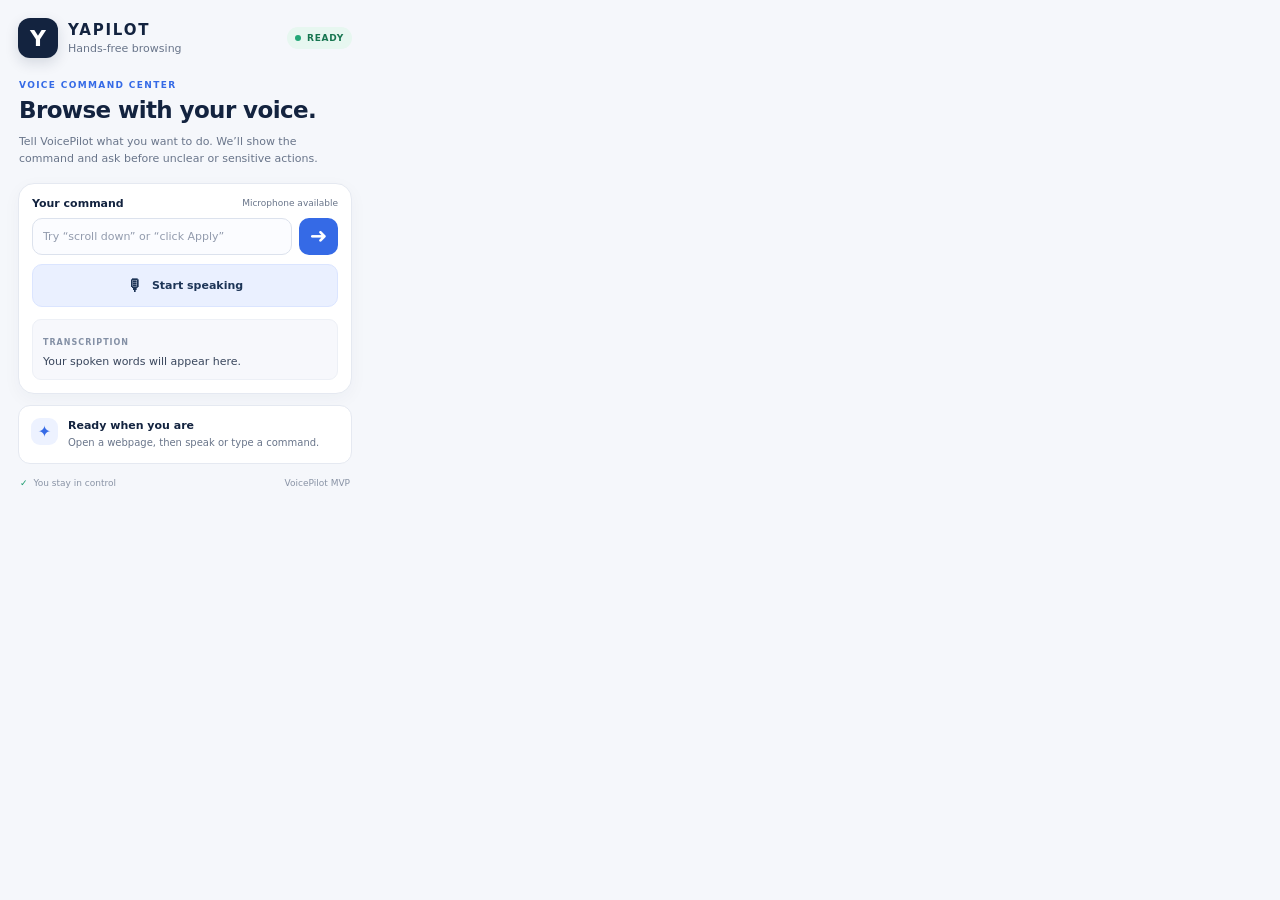
==== voicepilot-popup/popup.html @ 7a23cad8 "Add VoicePilot popup and voice input" ====
<!doctype html>
<html lang="en">
<head>
  <meta charset="UTF-8">
  <meta name="viewport" content="width=device-width, initial-scale=1.0">
  <title>YAPILOT — VoicePilot</title>
  <link rel="stylesheet" href="popup.css">
</head>
<body>
  <main class="app">
    <header class="topbar">
      <div class="brand-mark" aria-hidden="true">Y</div>
      <div>
        <h1>YAPILOT</h1>
        <p class="subtitle">Hands-free browsing</p>
      </div>
      <span class="live-pill"><span class="live-dot"></span> READY</span>
    </header>

    <section class="intro">
      <p class="eyebrow">VOICE COMMAND CENTER</p>
      <h2>Browse with your voice.</h2>
      <p class="intro-copy">Tell VoicePilot what you want to do. We’ll show the command and ask before unclear or sensitive actions.</p>
    </section>

    <section class="voice-panel" aria-labelledby="command-heading">
      <div class="panel-heading">
        <label id="command-heading" for="commandInput">Your command</label>
        <span id="speechSupport" class="support-note">Checking microphone…</span>
      </div>

      <div class="input-row">
        <input id="commandInput" type="text" autocomplete="off"
          placeholder='Try “scroll down” or “click Apply”'
          aria-label="Type a browser command">
        <button id="sendButton" class="send-button" type="button" aria-label="Send typed command" title="Send command">➜</button>
      </div>

      <button id="micButton" class="mic-button" type="button">
        <span class="mic-icon" aria-hidden="true">🎙</span>
        <span id="micButtonText">Start speaking</span>
      </button>

      <div class="transcript-box" aria-live="polite" aria-atomic="true">
        <span class="transcript-label">TRANSCRIPTION</span>
        <p id="transcriptText">Your spoken words will appear here.</p>
      </div>
    </section>

    <section class="status-card" aria-live="polite" aria-atomic="true">
      <div id="statusIcon" class="status-icon" aria-hidden="true">✦</div>
      <div class="status-content">
        <p id="statusTitle" class="status-title">Ready when you are</p>
        <p id="statusMessage" class="status-message">Open a webpage, then speak or type a command.</p>
      </div>
    </section>

    <section id="choiceSection" class="choice-section hidden">
      <p class="section-label">WHICH ONE DID YOU MEAN?</p>
      <div id="choiceList" class="choice-list"></div>
    </section>

    <section id="confirmationSection" class="confirmation-section hidden">
      <p class="section-label">CONFIRM ACTION</p>
      <p id="confirmationText" class="confirmation-text">This action needs your confirmation.</p>
      <div class="confirmation-actions">
        <button id="confirmButton" class="confirm-button" type="button">Yes, continue</button>
        <button id="cancelButton" class="cancel-button" type="button">Cancel</button>
      </div>
    </section>

    <footer>
      <span><span class="footer-shield">✓</span> You stay in control</span>
      <span>VoicePilot MVP</span>
    </footer>
  </main>
  <script src="popup.js"></script>
</body>
</html>
---- voicepilot-popup/popup.css ----
:root {
  color-scheme: light;
  --navy: #13233f;
  --navy-2: #1d3557;
  --blue: #356ae6;
  --blue-light: #eaf0ff;
  --orange: #ff7a45;
  --ink: #172033;
  --muted: #69758a;
  --line: #e5e9f1;
  --surface: #ffffff;
  --bg: #f5f7fb;
  --green: #1f9d70;
  --red: #c24141;
  font-family: Inter, ui-sans-serif, system-ui, -apple-system, BlinkMacSystemFont, "Segoe UI", sans-serif;
}
* { box-sizing: border-box; }
body { margin: 0; width: 370px; min-height: 560px; background: var(--bg); color: var(--ink); }
button, input { font: inherit; }
button { cursor: pointer; }
button:focus-visible, input:focus-visible { outline: 3px solid #9db7ff; outline-offset: 2px; }
.app { padding: 18px; }
.topbar { display: flex; align-items: center; gap: 10px; }
.brand-mark { width: 40px; height: 40px; display: grid; place-items: center; border-radius: 12px; background: var(--navy); color: white; font-size: 22px; font-weight: 800; box-shadow: 0 5px 14px #13233f24; }
h1 { margin: 0; color: var(--navy); font-size: 15px; letter-spacing: 1.8px; font-weight: 850; }
.subtitle { margin: 3px 0 0; color: var(--muted); font-size: 11px; }
.live-pill { margin-left: auto; display: flex; align-items: center; gap: 6px; background: #e7f7f0; color: #177650; padding: 6px 8px; border-radius: 20px; font-size: 9px; font-weight: 800; letter-spacing: .7px; }
.live-dot { width: 6px; height: 6px; border-radius: 50%; background: #24a777; }
.intro { padding: 22px 1px 16px; }
.eyebrow, .section-label { margin: 0 0 7px; color: var(--blue); font-size: 9px; font-weight: 850; letter-spacing: 1.35px; }
.intro h2 { margin: 0; color: var(--navy); font-size: 23px; line-height: 1.2; letter-spacing: -.6px; }
.intro-copy { margin: 8px 0 0; color: var(--muted); font-size: 11px; line-height: 1.55; }
.voice-panel { background: var(--surface); border: 1px solid var(--line); border-radius: 16px; padding: 13px; box-shadow: 0 5px 18px #1d35570a; }
.panel-heading { display: flex; align-items: center; justify-content: space-between; gap: 8px; margin-bottom: 8px; }
.panel-heading label { font-size: 11px; font-weight: 750; color: var(--navy); }
.support-note { font-size: 9px; color: var(--muted); }
.input-row { display: flex; gap: 7px; }
#commandInput { min-width: 0; flex: 1; border: 1px solid #dce2ed; border-radius: 10px; padding: 11px 10px; background: #fbfcff; color: var(--ink); font-size: 11px; }
#commandInput::placeholder { color: #929bad; }
.send-button { width: 39px; border: 0; border-radius: 10px; background: var(--blue); color: white; font-size: 21px; font-weight: 700; }
.send-button:hover { background: #2458cf; }
.mic-button { width: 100%; margin-top: 9px; padding: 11px; display: flex; justify-content: center; align-items: center; gap: 9px; border: 1px solid #dbe5ff; border-radius: 10px; background: var(--blue-light); color: var(--navy-2); font-size: 11px; font-weight: 750; }
.mic-button:hover { background: #dce6ff; }
.mic-button.listening { background: #fff0ed; color: #a83a25; border-color: #ffd2c8; }
.mic-button:disabled { opacity: .6; cursor: wait; }
.mic-icon { font-size: 16px; }
.transcript-box { margin-top: 12px; padding: 10px; border-radius: 9px; background: #f7f8fc; border: 1px solid #edf0f6; }
.transcript-label { color: #8490a5; font-size: 8px; font-weight: 850; letter-spacing: 1px; }
.transcript-box p { margin: 5px 0 0; color: #39465c; font-size: 11px; line-height: 1.4; overflow-wrap: anywhere; }
.status-card { display: flex; align-items: flex-start; gap: 10px; margin-top: 11px; padding: 12px; border-radius: 12px; border: 1px solid var(--line); background: white; }
.status-icon { flex: 0 0 27px; width: 27px; height: 27px; display: grid; place-items: center; border-radius: 9px; background: #edf2ff; color: var(--blue); font-weight: 900; }
.status-icon.success { background: #e7f7f0; color: var(--green); }
.status-icon.error { background: #fff0ef; color: var(--red); }
.status-icon.warning { background: #fff4df; color: #98620c; }
.status-title { margin: 1px 0 4px; color: var(--navy); font-size: 11px; font-weight: 800; }
.status-message { margin: 0; color: var(--muted); font-size: 10px; line-height: 1.45; overflow-wrap: anywhere; }
.choice-section, .confirmation-section { margin-top: 12px; padding: 12px; background: white; border: 1px solid var(--line); border-radius: 12px; }
.choice-list { display: grid; gap: 7px; }
.choice-button { width: 100%; padding: 9px 10px; text-align: left; border: 1px solid #dce4f4; border-radius: 9px; background: #f8faff; color: var(--navy); font-size: 10px; font-weight: 700; }
.choice-button:hover { border-color: var(--blue); background: var(--blue-light); }
.confirmation-text { margin: 0 0 10px; color: var(--muted); font-size: 11px; line-height: 1.45; }
.confirmation-actions { display: flex; gap: 8px; }
.confirmation-actions button { flex: 1; padding: 9px 7px; border-radius: 9px; font-size: 10px; font-weight: 800; }
.confirm-button { background: var(--navy); color: white; border: 1px solid var(--navy); }
.cancel-button { background: white; color: var(--muted); border: 1px solid var(--line); }
.hidden { display: none !important; }
footer { display: flex; justify-content: space-between; align-items: center; padding: 14px 2px 0; color: #8993a5; font-size: 9px; }
.footer-shield { color: var(--green); font-weight: 900; margin-right: 3px; }
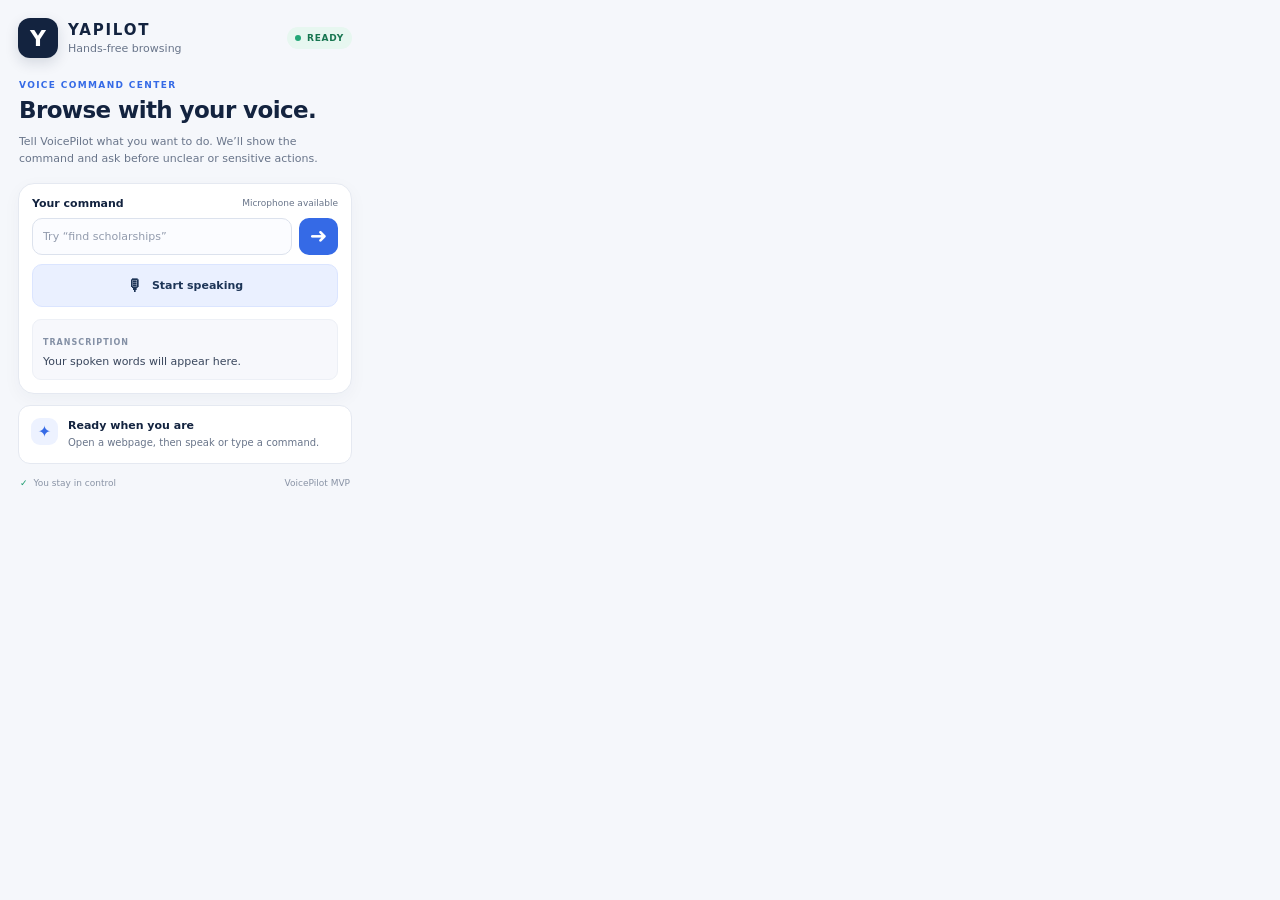
==== commit 2150a89a: "Complete popup voice input and find highlighting" ====
--- a/voicepilot-popup/popup.html
+++ b/voicepilot-popup/popup.html
@@ -31,7 +31,7 @@
 
       <div class="input-row">
         <input id="commandInput" type="text" autocomplete="off"
-          placeholder='Try “scroll down” or “click Apply”'
+          placeholder='Try “find scholarships”'
           aria-label="Type a browser command">
         <button id="sendButton" class="send-button" type="button" aria-label="Send typed command" title="Send command">➜</button>
       </div>
